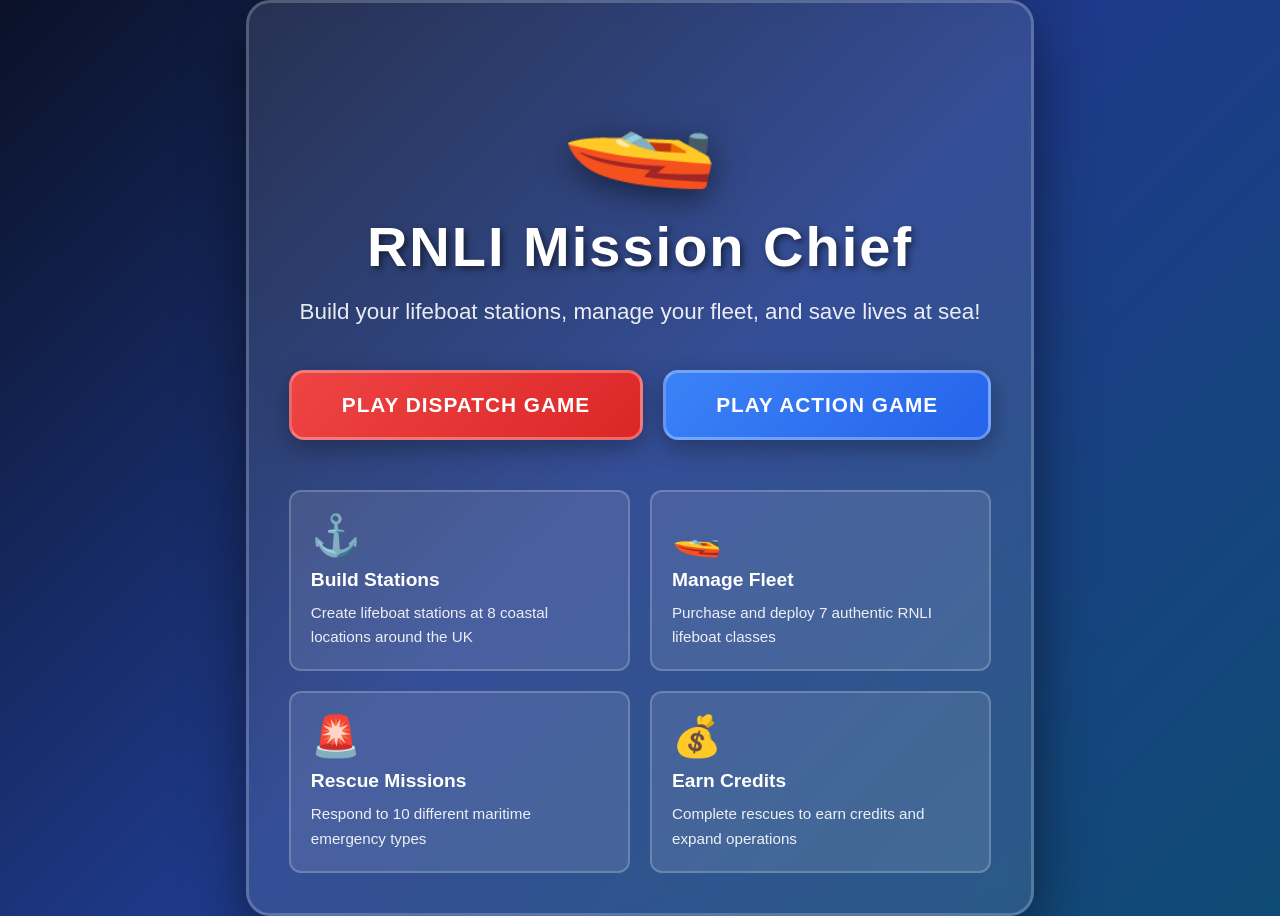
==== landing.html @ 69cc68ea "Add Vercel deployment support and landing page Created complete Vercel deployment setup:  New Files:" ====
<!DOCTYPE html>
<html lang="en">
<head>
    <meta charset="UTF-8">
    <meta name="viewport" content="width=device-width, initial-scale=1.0">
    <title>RNLI Mission Chief - Sea Rescue Dispatch</title>
    <style>
        * {
            margin: 0;
            padding: 0;
            box-sizing: border-box;
        }

        body {
            font-family: 'Segoe UI', Tahoma, Geneva, Verdana, sans-serif;
            background: linear-gradient(135deg, #0a1128 0%, #1e3a8a 50%, #0f4c75 100%);
            min-height: 100vh;
            display: flex;
            align-items: center;
            justify-content: center;
            color: white;
        }

        .container {
            text-align: center;
            max-width: 800px;
            padding: 40px;
            background: rgba(255, 255, 255, 0.1);
            border-radius: 24px;
            backdrop-filter: blur(10px);
            border: 3px solid rgba(255, 255, 255, 0.2);
            box-shadow: 0 20px 60px rgba(0, 0, 0, 0.5);
        }

        .logo {
            font-size: 8em;
            margin-bottom: 20px;
            animation: float 3s ease-in-out infinite;
            filter: drop-shadow(0 8px 16px rgba(0, 0, 0, 0.5));
        }

        @keyframes float {
            0%, 100% { transform: translateY(0px); }
            50% { transform: translateY(-20px); }
        }

        h1 {
            font-size: 3.5em;
            margin-bottom: 15px;
            text-shadow: 3px 3px 6px rgba(0, 0, 0, 0.5);
            font-weight: 900;
            letter-spacing: 2px;
        }

        p {
            font-size: 1.4em;
            margin-bottom: 40px;
            opacity: 0.9;
            line-height: 1.6;
        }

        .buttons {
            display: flex;
            gap: 20px;
            justify-content: center;
            flex-wrap: wrap;
        }

        .btn {
            padding: 20px 50px;
            font-size: 1.3em;
            font-weight: 700;
            text-decoration: none;
            border-radius: 15px;
            transition: all 0.3s;
            text-transform: uppercase;
            letter-spacing: 1px;
            border: 3px solid rgba(255, 255, 255, 0.3);
            display: inline-block;
            box-shadow: 0 8px 24px rgba(0, 0, 0, 0.3);
        }

        .btn-primary {
            background: linear-gradient(135deg, #ef4444 0%, #dc2626 100%);
            color: white;
        }

        .btn-primary:hover {
            background: linear-gradient(135deg, #dc2626 0%, #b91c1c 100%);
            transform: translateY(-5px) scale(1.05);
            box-shadow: 0 12px 36px rgba(239, 68, 68, 0.6);
        }

        .btn-secondary {
            background: linear-gradient(135deg, #3b82f6 0%, #2563eb 100%);
            color: white;
        }

        .btn-secondary:hover {
            background: linear-gradient(135deg, #2563eb 0%, #1d4ed8 100%);
            transform: translateY(-5px) scale(1.05);
            box-shadow: 0 12px 36px rgba(59, 130, 246, 0.6);
        }

        .features {
            margin-top: 50px;
            display: grid;
            grid-template-columns: repeat(auto-fit, minmax(250px, 1fr));
            gap: 20px;
            text-align: left;
        }

        .feature {
            background: rgba(255, 255, 255, 0.1);
            padding: 20px;
            border-radius: 12px;
            border: 2px solid rgba(255, 255, 255, 0.2);
        }

        .feature-icon {
            font-size: 2.5em;
            margin-bottom: 10px;
        }

        .feature h3 {
            font-size: 1.2em;
            margin-bottom: 10px;
        }

        .feature p {
            font-size: 0.95em;
            margin: 0;
        }

        @media (max-width: 768px) {
            .logo {
                font-size: 5em;
            }

            h1 {
                font-size: 2.5em;
            }

            p {
                font-size: 1.1em;
            }

            .btn {
                padding: 15px 35px;
                font-size: 1.1em;
            }
        }
    </style>
</head>
<body>
    <div class="container">
        <div class="logo">🚤</div>
        <h1>RNLI Mission Chief</h1>
        <p>Build your lifeboat stations, manage your fleet, and save lives at sea!</p>

        <div class="buttons">
            <a href="rnli-game.html" class="btn btn-primary">Play Dispatch Game</a>
            <a href="game.html" class="btn btn-secondary">Play Action Game</a>
        </div>

        <div class="features">
            <div class="feature">
                <div class="feature-icon">⚓</div>
                <h3>Build Stations</h3>
                <p>Create lifeboat stations at 8 coastal locations around the UK</p>
            </div>
            <div class="feature">
                <div class="feature-icon">🚤</div>
                <h3>Manage Fleet</h3>
                <p>Purchase and deploy 7 authentic RNLI lifeboat classes</p>
            </div>
            <div class="feature">
                <div class="feature-icon">🚨</div>
                <h3>Rescue Missions</h3>
                <p>Respond to 10 different maritime emergency types</p>
            </div>
            <div class="feature">
                <div class="feature-icon">💰</div>
                <h3>Earn Credits</h3>
                <p>Complete rescues to earn credits and expand operations</p>
            </div>
        </div>
    </div>
</body>
</html>
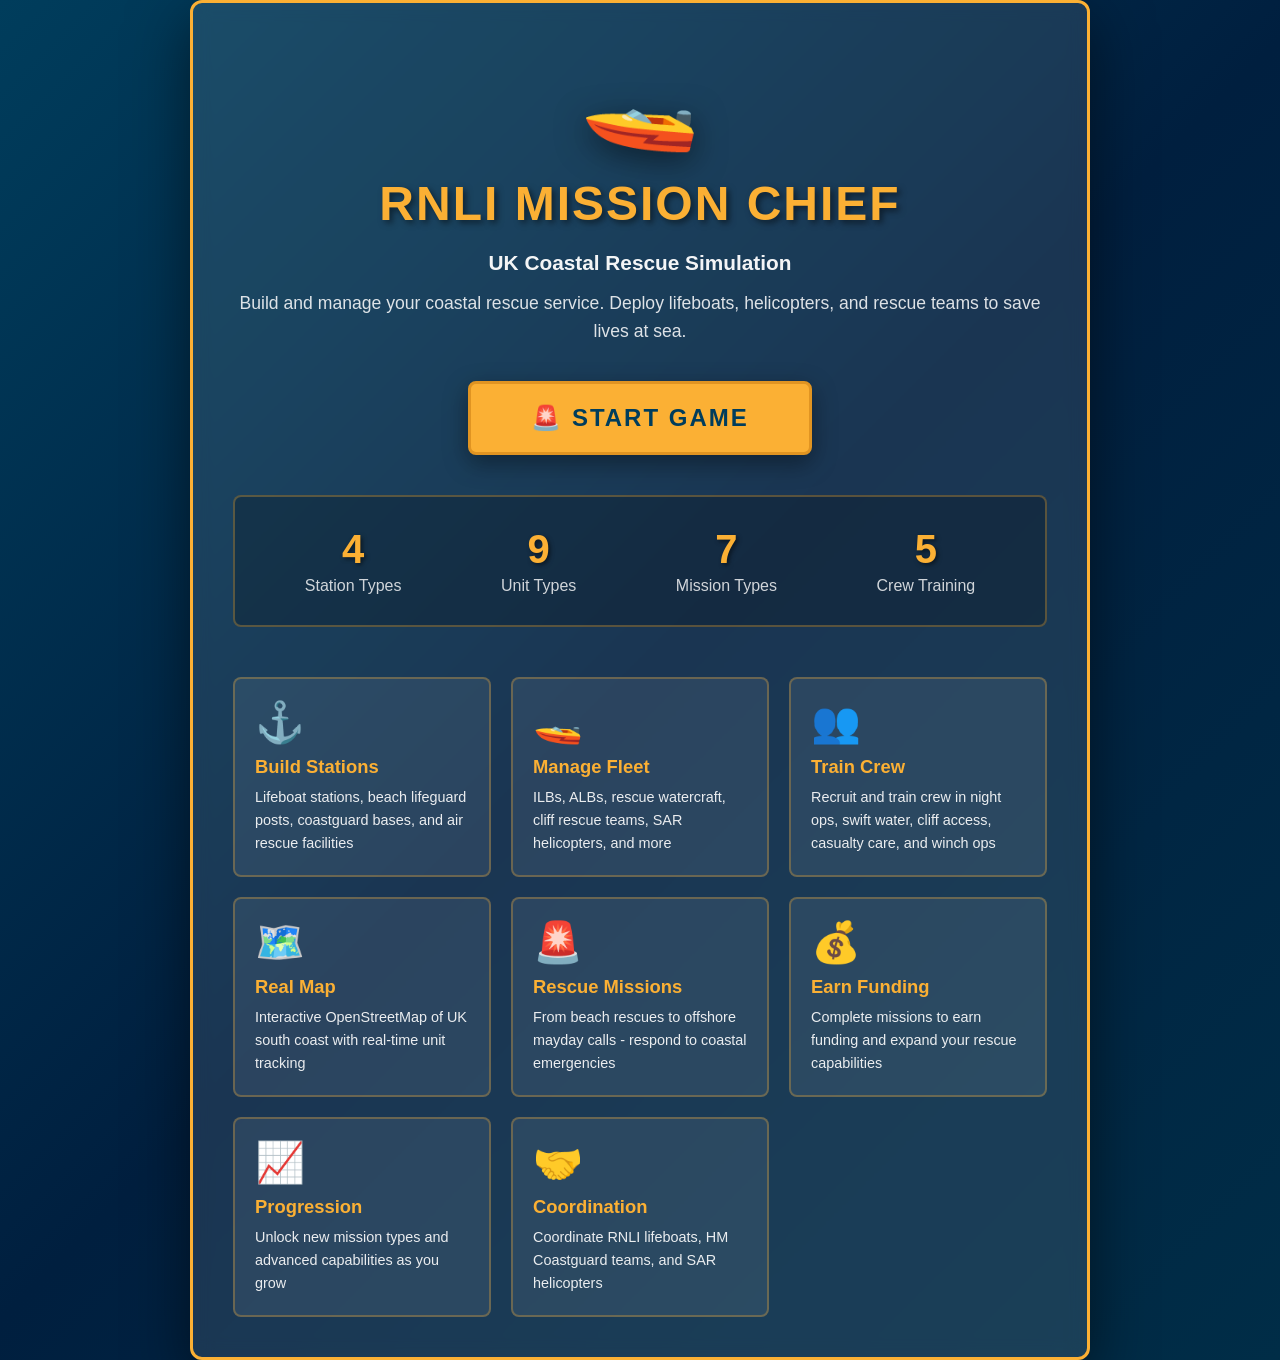
==== commit 64246ec7: "Update Vercel deployment configuration and landing page Landing Page Updates: - Redesigned with RNLI" ====
--- a/landing.html
+++ b/landing.html
@@ -3,7 +3,7 @@
 <head>
     <meta charset="UTF-8">
     <meta name="viewport" content="width=device-width, initial-scale=1.0">
-    <title>RNLI Mission Chief - Sea Rescue Dispatch</title>
+    <title>RNLI Mission Chief - UK Coastal Rescue Simulation</title>
     <style>
         * {
             margin: 0;
@@ -12,8 +12,8 @@
         }
 
         body {
-            font-family: 'Segoe UI', Tahoma, Geneva, Verdana, sans-serif;
-            background: linear-gradient(135deg, #0a1128 0%, #1e3a8a 50%, #0f4c75 100%);
+            font-family: 'Arial', 'Helvetica', sans-serif;
+            background: linear-gradient(135deg, #003d5c 0%, #001f3f 50%, #002d47 100%);
             min-height: 100vh;
             display: flex;
             align-items: center;
@@ -23,17 +23,17 @@
 
         .container {
             text-align: center;
-            max-width: 800px;
+            max-width: 900px;
             padding: 40px;
             background: rgba(255, 255, 255, 0.1);
-            border-radius: 24px;
+            border-radius: 12px;
             backdrop-filter: blur(10px);
-            border: 3px solid rgba(255, 255, 255, 0.2);
+            border: 3px solid #fbb034;
             box-shadow: 0 20px 60px rgba(0, 0, 0, 0.5);
         }
 
         .logo {
-            font-size: 8em;
+            font-size: 6em;
             margin-bottom: 20px;
             animation: float 3s ease-in-out infinite;
             filter: drop-shadow(0 8px 16px rgba(0, 0, 0, 0.5));
@@ -41,80 +41,74 @@
 
         @keyframes float {
             0%, 100% { transform: translateY(0px); }
-            50% { transform: translateY(-20px); }
+            50% { transform: translateY(-15px); }
         }
 
         h1 {
-            font-size: 3.5em;
+            font-size: 3em;
             margin-bottom: 15px;
             text-shadow: 3px 3px 6px rgba(0, 0, 0, 0.5);
-            font-weight: 900;
+            font-weight: bold;
             letter-spacing: 2px;
+            color: #fbb034;
+        }
+
+        .subtitle {
+            font-size: 1.3em;
+            margin-bottom: 10px;
+            opacity: 0.95;
+            font-weight: bold;
         }
 
         p {
-            font-size: 1.4em;
-            margin-bottom: 40px;
-            opacity: 0.9;
+            font-size: 1.1em;
+            margin-bottom: 35px;
+            opacity: 0.85;
             line-height: 1.6;
         }
 
-        .buttons {
-            display: flex;
-            gap: 20px;
-            justify-content: center;
-            flex-wrap: wrap;
-        }
-
-        .btn {
-            padding: 20px 50px;
-            font-size: 1.3em;
-            font-weight: 700;
+        .btn-play {
+            padding: 20px 60px;
+            font-size: 1.5em;
+            font-weight: bold;
             text-decoration: none;
-            border-radius: 15px;
+            border-radius: 8px;
             transition: all 0.3s;
             text-transform: uppercase;
-            letter-spacing: 1px;
-            border: 3px solid rgba(255, 255, 255, 0.3);
+            letter-spacing: 2px;
+            border: 3px solid #e09422;
             display: inline-block;
-            box-shadow: 0 8px 24px rgba(0, 0, 0, 0.3);
-        }
-
-        .btn-primary {
-            background: linear-gradient(135deg, #ef4444 0%, #dc2626 100%);
-            color: white;
-        }
-
-        .btn-primary:hover {
-            background: linear-gradient(135deg, #dc2626 0%, #b91c1c 100%);
+            box-shadow: 0 8px 24px rgba(0, 0, 0, 0.4);
+            background: #fbb034;
+            color: #003d5c;
+        }
+
+        .btn-play:hover {
+            background: #e09422;
             transform: translateY(-5px) scale(1.05);
-            box-shadow: 0 12px 36px rgba(239, 68, 68, 0.6);
-        }
-
-        .btn-secondary {
-            background: linear-gradient(135deg, #3b82f6 0%, #2563eb 100%);
-            color: white;
-        }
-
-        .btn-secondary:hover {
-            background: linear-gradient(135deg, #2563eb 0%, #1d4ed8 100%);
-            transform: translateY(-5px) scale(1.05);
-            box-shadow: 0 12px 36px rgba(59, 130, 246, 0.6);
+            box-shadow: 0 12px 36px rgba(251, 176, 52, 0.6);
         }
 
         .features {
             margin-top: 50px;
             display: grid;
-            grid-template-columns: repeat(auto-fit, minmax(250px, 1fr));
+            grid-template-columns: repeat(auto-fit, minmax(200px, 1fr));
             gap: 20px;
             text-align: left;
         }
 
         .feature {
-            background: rgba(255, 255, 255, 0.1);
+            background: rgba(255, 255, 255, 0.08);
             padding: 20px;
-            border-radius: 12px;
-            border: 2px solid rgba(255, 255, 255, 0.2);
+            border-radius: 8px;
+            border: 2px solid rgba(251, 176, 52, 0.3);
+            transition: all 0.3s;
+        }
+
+        .feature:hover {
+            border-color: #fbb034;
+            background: rgba(255, 255, 255, 0.12);
+            transform: translateY(-3px);
         }
 
         .feature-icon {
@@ -123,31 +117,66 @@
         }
 
         .feature h3 {
-            font-size: 1.2em;
-            margin-bottom: 10px;
+            font-size: 1.15em;
+            margin-bottom: 8px;
+            color: #fbb034;
         }
 
         .feature p {
-            font-size: 0.95em;
+            font-size: 0.9em;
             margin: 0;
+            opacity: 0.9;
+        }
+
+        .stats {
+            margin-top: 40px;
+            display: flex;
+            justify-content: space-around;
+            flex-wrap: wrap;
+            gap: 20px;
+            padding: 30px;
+            background: rgba(0, 0, 0, 0.2);
+            border-radius: 8px;
+            border: 2px solid rgba(251, 176, 52, 0.3);
+        }
+
+        .stat {
+            text-align: center;
+        }
+
+        .stat-number {
+            font-size: 2.5em;
+            font-weight: bold;
+            color: #fbb034;
+            text-shadow: 2px 2px 4px rgba(0, 0, 0, 0.5);
+        }
+
+        .stat-label {
+            font-size: 1em;
+            opacity: 0.8;
+            margin-top: 5px;
         }
 
         @media (max-width: 768px) {
             .logo {
-                font-size: 5em;
+                font-size: 4em;
             }
 
             h1 {
-                font-size: 2.5em;
+                font-size: 2em;
+            }
+
+            .subtitle {
+                font-size: 1.1em;
             }
 
             p {
-                font-size: 1.1em;
-            }
-
-            .btn {
-                padding: 15px 35px;
-                font-size: 1.1em;
+                font-size: 1em;
+            }
+
+            .btn-play {
+                padding: 15px 40px;
+                font-size: 1.2em;
             }
         }
     </style>
@@ -155,34 +184,71 @@
 <body>
     <div class="container">
         <div class="logo">🚤</div>
-        <h1>RNLI Mission Chief</h1>
-        <p>Build your lifeboat stations, manage your fleet, and save lives at sea!</p>
-
-        <div class="buttons">
-            <a href="rnli-game.html" class="btn btn-primary">Play Dispatch Game</a>
-            <a href="game.html" class="btn btn-secondary">Play Action Game</a>
+        <h1>RNLI MISSION CHIEF</h1>
+        <p class="subtitle">UK Coastal Rescue Simulation</p>
+        <p>Build and manage your coastal rescue service. Deploy lifeboats, helicopters, and rescue teams to save lives at sea.</p>
+
+        <a href="rnli-game.html" class="btn-play">🚨 Start Game</a>
+
+        <div class="stats">
+            <div class="stat">
+                <div class="stat-number">4</div>
+                <div class="stat-label">Station Types</div>
+            </div>
+            <div class="stat">
+                <div class="stat-number">9</div>
+                <div class="stat-label">Unit Types</div>
+            </div>
+            <div class="stat">
+                <div class="stat-number">7</div>
+                <div class="stat-label">Mission Types</div>
+            </div>
+            <div class="stat">
+                <div class="stat-number">5</div>
+                <div class="stat-label">Crew Training</div>
+            </div>
         </div>
 
         <div class="features">
             <div class="feature">
                 <div class="feature-icon">⚓</div>
                 <h3>Build Stations</h3>
-                <p>Create lifeboat stations at 8 coastal locations around the UK</p>
+                <p>Lifeboat stations, beach lifeguard posts, coastguard bases, and air rescue facilities</p>
             </div>
             <div class="feature">
                 <div class="feature-icon">🚤</div>
                 <h3>Manage Fleet</h3>
-                <p>Purchase and deploy 7 authentic RNLI lifeboat classes</p>
+                <p>ILBs, ALBs, rescue watercraft, cliff rescue teams, SAR helicopters, and more</p>
+            </div>
+            <div class="feature">
+                <div class="feature-icon">👥</div>
+                <h3>Train Crew</h3>
+                <p>Recruit and train crew in night ops, swift water, cliff access, casualty care, and winch ops</p>
+            </div>
+            <div class="feature">
+                <div class="feature-icon">🗺️</div>
+                <h3>Real Map</h3>
+                <p>Interactive OpenStreetMap of UK south coast with real-time unit tracking</p>
             </div>
             <div class="feature">
                 <div class="feature-icon">🚨</div>
                 <h3>Rescue Missions</h3>
-                <p>Respond to 10 different maritime emergency types</p>
+                <p>From beach rescues to offshore mayday calls - respond to coastal emergencies</p>
             </div>
             <div class="feature">
                 <div class="feature-icon">💰</div>
-                <h3>Earn Credits</h3>
-                <p>Complete rescues to earn credits and expand operations</p>
+                <h3>Earn Funding</h3>
+                <p>Complete missions to earn funding and expand your rescue capabilities</p>
+            </div>
+            <div class="feature">
+                <div class="feature-icon">📈</div>
+                <h3>Progression</h3>
+                <p>Unlock new mission types and advanced capabilities as you grow</p>
+            </div>
+            <div class="feature">
+                <div class="feature-icon">🤝</div>
+                <h3>Coordination</h3>
+                <p>Coordinate RNLI lifeboats, HM Coastguard teams, and SAR helicopters</p>
             </div>
         </div>
     </div>
